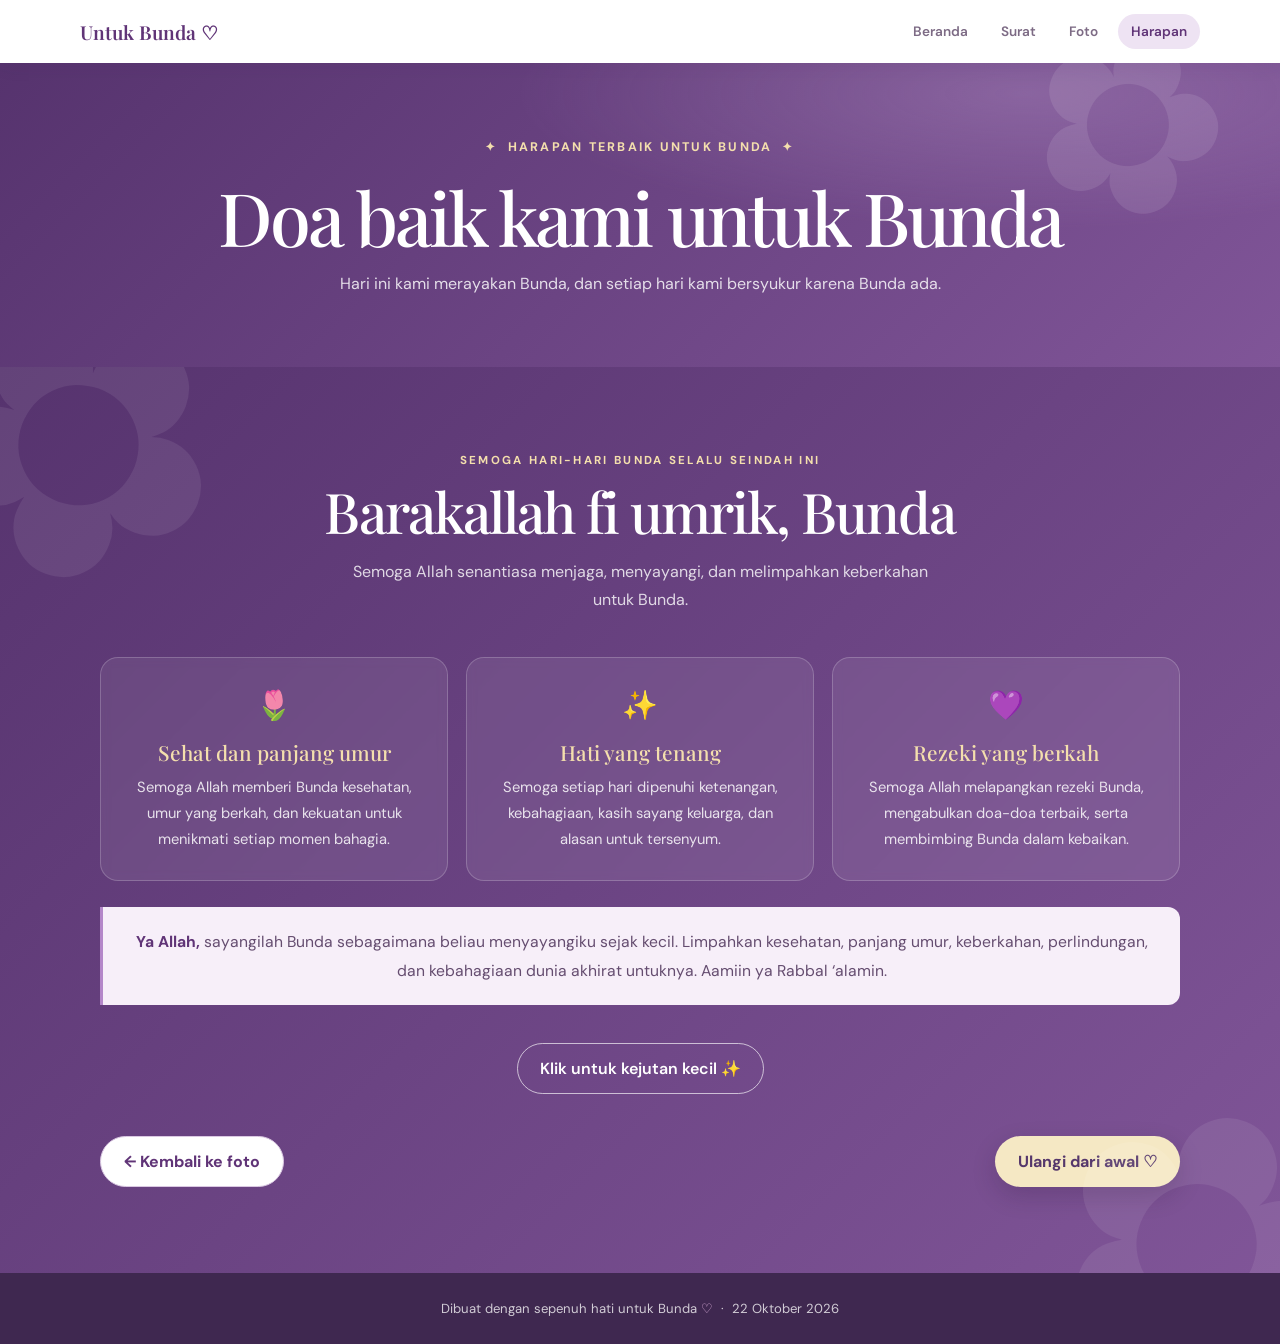
==== harapan.html @ 4b457cda "Create birthday website for Bunda Co-authored-by: Copilot <223556219+Copilot@users.noreply.github.co" ====
<!DOCTYPE html>
<html lang="id">
<head>
  <meta charset="UTF-8">
  <meta name="viewport" content="width=device-width, initial-scale=1">
  <meta name="theme-color" content="#603477">
  <title>Doa dan Harapan untuk Bunda 💜</title>
  <link rel="stylesheet" href="style.css">
  <script src="script.js" defer></script>
</head>
<body>
  <nav class="site-nav" aria-label="Navigasi utama">
    <a class="brand" href="index.html">Untuk Bunda ♡</a>
    <div class="nav-links">
      <a href="index.html">Beranda</a>
      <a href="surat.html">Surat</a>
      <a href="kenangan.html">Foto</a>
      <a href="harapan.html" aria-current="page">Harapan</a>
    </div>
  </nav>
  <main>
    <header class="page-banner">
      <span class="eyebrow">Harapan terbaik untuk Bunda</span>
      <h1>Doa baik kami untuk Bunda</h1>
      <p>Hari ini kami merayakan Bunda, dan setiap hari kami bersyukur karena Bunda ada.</p>
    </header>
    <section class="section wishes-section">
      <div class="section-inner">
        <div class="section-heading reveal">
          <span class="section-kicker">Semoga hari-hari Bunda selalu seindah ini</span>
          <h2>Barakallah fi umrik, Bunda</h2>
          <p>Semoga Allah senantiasa menjaga, menyayangi, dan melimpahkan keberkahan untuk Bunda.</p>
        </div>
        <div class="wish-cards reveal">
          <article class="wish-card"><span aria-hidden="true">🌷</span><h3>Sehat dan panjang umur</h3><p>Semoga Allah memberi Bunda kesehatan, umur yang berkah, dan kekuatan untuk menikmati setiap momen bahagia.</p></article>
          <article class="wish-card"><span aria-hidden="true">✨</span><h3>Hati yang tenang</h3><p>Semoga setiap hari dipenuhi ketenangan, kebahagiaan, kasih sayang keluarga, dan alasan untuk tersenyum.</p></article>
          <article class="wish-card"><span aria-hidden="true">💜</span><h3>Rezeki yang berkah</h3><p>Semoga Allah melapangkan rezeki Bunda, mengabulkan doa-doa terbaik, serta membimbing Bunda dalam kebaikan.</p></article>
        </div>
        <div class="dua-box reveal"><strong>Ya Allah,</strong> sayangilah Bunda sebagaimana beliau menyayangiku sejak kecil. Limpahkan kesehatan, panjang umur, keberkahan, perlindungan, dan kebahagiaan dunia akhirat untuknya. Aamiin ya Rabbal ‘alamin.</div>
        <div class="surprise-wrap">
          <button class="surprise-button" id="surpriseButton" type="button">Klik untuk kejutan kecil ✨</button>
          <p class="surprise-message" id="surpriseMessage" hidden>Maafin pipi ya bunda, pipi cuma bisa kasih hadiah sederhana ini buat bunda, semoga bunda suka sama hadiah kecil dari ayah, pipi dek rey dan dek kaka  ya nda, Bunda, pipi memang sekarang sudah mau jadi dewasa, tapi pipi akan selalu jadi anak yang paling beruntung karena punya Bunda. Ayah, pipi, dek rey, dek kaka sayang Bunda, lebih dari semua bunga di dunia ini. 💜</p>
        </div>
        <nav class="page-navigation" aria-label="Navigasi halaman">
          <a class="page-button back-button" href="kenangan.html">← Kembali ke foto</a>
          <a class="page-button" href="index.html">Ulangi dari awal ♡</a>
        </nav>
      </div>
    </section>
  </main>
  <footer>Dibuat dengan sepenuh hati untuk Bunda <span>♡</span> &nbsp;·&nbsp; 22 Oktober 2026</footer>
</body>
</html>
---- style.css ----
@import url("https://fonts.googleapis.com/css2?family=DM+Sans:wght@400;500;600;700&family=Playfair+Display:wght@400;500;600;700&display=swap");

:root {
  --plum: #603477;
  --purple: #80539b;
  --lavender: #c8a9d9;
  --lilac: #eee3f3;
  --pale: #fbf7fc;
  --ink: #392744;
  --muted: #7d6b85;
  --gold: #f4dfad;
  --serif: "Playfair Display", Georgia, serif;
  --sans: "DM Sans", Arial, sans-serif;
}

* { box-sizing: border-box; }
html { scroll-behavior: smooth; }
body {
  min-width: 320px;
  margin: 0;
  overflow-x: hidden;
  background: var(--pale);
  color: var(--ink);
  font-family: var(--sans);
}
button, a { font: inherit; }
a { color: inherit; }
button { cursor: pointer; }

.site-nav {
  position: relative;
  z-index: 5;
  display: flex;
  align-items: center;
  justify-content: space-between;
  gap: 20px;
  padding: 14px max(24px, calc((100% - 1120px) / 2));
  background: #fff;
  box-shadow: 0 3px 18px rgba(62, 37, 75, .07);
}
.brand {
  color: var(--plum);
  font-family: var(--serif);
  font-size: 1.2rem;
  font-weight: 600;
  text-decoration: none;
  white-space: nowrap;
}
.nav-links { display: flex; flex-wrap: wrap; justify-content: flex-end; gap: 7px; }
.nav-links a {
  padding: 9px 13px;
  border-radius: 99px;
  color: var(--muted);
  font-size: .85rem;
  font-weight: 600;
  text-decoration: none;
  transition: background .2s, color .2s;
}
.nav-links a:hover, .nav-links a[aria-current="page"] { background: var(--lilac); color: var(--plum); }

.hero {
  min-height: min(850px, calc(100svh - 64px));
  min-height: max(690px, min(850px, calc(100svh - 64px)));
  position: relative;
  display: grid;
  place-items: center;
  overflow: hidden;
  isolation: isolate;
  background:
    radial-gradient(ellipse at 50% 28%, rgba(197, 158, 218, .38), transparent 37%),
    linear-gradient(145deg, #4c2d62, #754991 48%, #9b72ad);
  color: white;
  text-align: center;
}
.hero::before {
  content: "";
  position: absolute;
  z-index: -1;
  inset: 0;
  opacity: .23;
  background-image: url("data:image/svg+xml,%3Csvg width='180' height='180' viewBox='0 0 180 180' xmlns='http://www.w3.org/2000/svg'%3E%3Cg fill='none' stroke='%23fff' stroke-opacity='.45' stroke-width='1'%3E%3Cpath d='M90 90C55 70 76 42 90 66c14-24 35 4 0 24Zm0 0c20-35 48-14 24 0 24 14-4 35-24 0Zm0 0c35 20 14 48 0 24-14 24-35-4 0-24Zm0 0c-20 35-48 14-24 0-24-14 4-35 24 0Z'/%3E%3Ccircle cx='90' cy='90' r='4'/%3E%3C/g%3E%3C/svg%3E");
  background-size: 180px;
  pointer-events: none;
}
.hero::after {
  content: "";
  position: absolute;
  z-index: -1;
  inset: 0;
  background: linear-gradient(180deg, transparent 70%, rgba(51, 28, 66, .25));
}
.hero-content { width: min(900px, 92%); padding: 50px 24px 75px; position: relative; z-index: 2; animation: rise .8s ease both; }
.eyebrow {
  display: inline-flex;
  align-items: center;
  gap: 10px;
  margin-bottom: 20px;
  color: var(--gold);
  font-size: .78rem;
  font-weight: 700;
  letter-spacing: .18em;
  text-transform: uppercase;
}
.eyebrow::before, .eyebrow::after { content: "✦"; }
h1, h2, h3, p { margin-top: 0; }
.hero h1 {
  margin: 0 0 18px;
  font-family: var(--serif);
  font-size: clamp(3.2rem, 9vw, 7.5rem);
  font-weight: 500;
  letter-spacing: -.05em;
  line-height: 1;
  text-shadow: 0 8px 32px rgba(40, 17, 55, .2);
}
.hero h1 span { display: block; margin-bottom: 12px; color: var(--gold); font-size: .43em; letter-spacing: .01em; }
.hero-subtitle { max-width: 610px; margin: 22px auto 28px; color: rgba(255,255,255,.88); font-size: clamp(1rem, 2vw, 1.2rem); line-height: 1.8; }
.arabic-greeting { margin-bottom: 13px; color: #fff0c5; font-family: var(--serif); font-size: clamp(1.2rem, 3vw, 1.65rem); letter-spacing: .02em; }
.age-badge {
  width: 91px;
  height: 91px;
  display: grid;
  place-content: center;
  margin: 0 auto 23px;
  border: 1px solid rgba(255,255,255,.65);
  border-radius: 50%;
  background: rgba(255,255,255,.09);
  box-shadow: 0 0 0 7px rgba(255,255,255,.06), 0 0 40px rgba(240,213,255,.18);
}
.age-badge strong { font-family: var(--serif); font-size: 2.15rem; font-weight: 500; line-height: 1; }
.age-badge small { margin-top: 4px; font-size: .63rem; letter-spacing: .13em; text-transform: uppercase; }
.hero-date { color: rgba(255,255,255,.78); font-size: .82rem; letter-spacing: .13em; }
.primary-button, .page-button {
  display: inline-flex;
  align-items: center;
  justify-content: center;
  gap: 9px;
  padding: 14px 23px;
  border: 0;
  border-radius: 99px;
  background: #f5e8c4;
  color: #55376b;
  font-weight: 700;
  text-decoration: none;
  box-shadow: 0 9px 25px rgba(36, 15, 47, .18);
  transition: transform .2s, box-shadow .2s;
}
.primary-button:hover, .page-button:hover { transform: translateY(-3px); box-shadow: 0 14px 30px rgba(36, 15, 47, .24); }
.flower {
  position: absolute;
  z-index: 1;
  width: clamp(110px, 19vw, 250px);
  opacity: .9;
  filter: drop-shadow(0 12px 20px rgba(36,14,49,.16));
  pointer-events: none;
}
.flower-left { left: -3%; bottom: -2%; transform: rotate(-19deg); }
.flower-right { right: -2%; top: 3%; transform: rotate(22deg) scale(.82); }
.flower-small { width: clamp(65px, 10vw, 130px); right: 13%; bottom: 5%; transform: rotate(15deg); opacity: .65; }
.petal { position: absolute; z-index: 2; top: -25px; color: #f3d9ed; opacity: .65; pointer-events: none; animation: fall linear infinite; }

.page-banner {
  position: relative;
  overflow: hidden;
  padding: 72px 22px 68px;
  background:
    radial-gradient(ellipse at 80% 10%, rgba(213, 184, 228, .24), transparent 35%),
    linear-gradient(135deg, #56336e, #805598);
  color: white;
  text-align: center;
}
.page-banner::after { content: "✿"; position: absolute; top: -60px; right: 4%; color: rgba(255,255,255,.1); font-size: 15rem; line-height: 1; transform: rotate(20deg); }
.page-banner .eyebrow { position: relative; z-index: 1; }
.page-banner h1 { position: relative; z-index: 1; margin-bottom: 13px; color: white; font-family: var(--serif); font-size: clamp(2.5rem, 6vw, 4.6rem); font-weight: 500; letter-spacing: -.04em; line-height: 1.12; }
.page-banner p { position: relative; z-index: 1; max-width: 610px; margin: auto; color: rgba(255,255,255,.82); line-height: 1.8; }
.section { padding: 86px 24px; }
.section-inner { width: min(1080px, 100%); margin: auto; }
.section-heading { margin-bottom: 42px; text-align: center; }
.section-kicker { display: block; margin-bottom: 11px; color: var(--purple); font-size: .72rem; font-weight: 700; letter-spacing: .2em; text-transform: uppercase; }
.section-heading h2 { margin-bottom: 14px; color: var(--plum); font-family: var(--serif); font-size: clamp(2.1rem, 5vw, 3.5rem); font-weight: 500; letter-spacing: -.035em; line-height: 1.15; }
.section-heading p { max-width: 590px; margin: auto; color: var(--muted); line-height: 1.8; }
.letter-section { background: linear-gradient(180deg, #fbf7fc, #f4ebf7); }
.letter-card {
  max-width: 800px;
  position: relative;
  margin: auto;
  padding: clamp(30px, 6vw, 68px);
  border: 1px solid rgba(129, 83, 155, .16);
  border-radius: 8px 8px 62px 8px;
  background: rgba(255,255,255,.82);
  box-shadow: 0 24px 70px rgba(86, 48, 107, .09);
}
.letter-card::before { content: "❝"; position: absolute; top: 7px; left: 24px; color: #e9d8ef; font-family: var(--serif); font-size: 7rem; line-height: 1; }
.letter-card p { position: relative; margin-bottom: 18px; color: #64536d; font-family: var(--serif); font-size: clamp(1.05rem, 2vw, 1.22rem); line-height: 1.95; }
.letter-card .salutation { color: var(--plum); font-size: 1.4rem; font-weight: 600; }
.signature { margin-top: 28px; color: var(--purple); font-family: var(--serif); font-size: 1.5rem; font-style: italic; }
.dua-box { margin-top: 26px; padding: 20px 22px; border-left: 3px solid #b487c9; border-radius: 0 12px 12px 0; background: #f7eff9; color: #654d70; font-family: var(--sans); font-size: .98rem; line-height: 1.85; }
.dua-box strong { color: var(--plum); }
.heart-line { margin-top: 24px; color: #b47abd; letter-spacing: .5em; text-align: center; }
.gallery-section { background: #fff; }
.gallery-grid { display: grid; grid-template-columns: repeat(3, minmax(0, 1fr)); gap: 20px; }
.photo-card { min-width: 0; min-height: 320px; position: relative; overflow: hidden; margin: 0; border: 1px solid #eaddec; border-radius: 18px; background: #eee2f2; box-shadow: 0 10px 28px rgba(74, 41, 91, .09); }
.photo-card img { width: 100%; height: 100%; min-height: 320px; position: absolute; inset: 0; object-fit: cover; transition: transform .45s; }
.photo-card:hover img { transform: scale(1.045); }
.photo-caption { position: absolute; right: 0; bottom: 0; left: 0; padding: 45px 17px 16px; background: linear-gradient(transparent, rgba(38, 20, 47, .76)); color: #fff; font-family: var(--serif); font-size: 1.08rem; }
.memory-note { margin: 21px 0 0; color: var(--muted); font-size: .85rem; text-align: center; }
.wishes-section { position: relative; overflow: clip; background: linear-gradient(135deg, #56336e, #805598); color: white; text-align: center; }
.wishes-section::before, .wishes-section::after { content: "✿"; position: absolute; color: rgba(255,255,255,.08); font-size: 22rem; line-height: 1; pointer-events: none; }
.wishes-section::before { top: -100px; left: -70px; transform: rotate(-25deg); }
.wishes-section::after { right: -65px; bottom: -145px; transform: rotate(22deg); }
.wishes-section .section-kicker { color: var(--gold); }
.wishes-section .section-heading h2 { color: white; }
.wishes-section .section-heading p { color: rgba(255,255,255,.8); }
.wish-cards { display: grid; grid-template-columns: repeat(3, minmax(0, 1fr)); gap: 18px; position: relative; z-index: 1; }
.wish-card { padding: 28px 22px; border: 1px solid rgba(255,255,255,.2); border-radius: 18px; background: rgba(255,255,255,.08); backdrop-filter: blur(5px); }
.wish-card span { display: block; margin-bottom: 14px; font-size: 1.8rem; }
.wish-card h3 { margin: 0 0 9px; color: var(--gold); font-family: var(--serif); font-size: 1.3rem; font-weight: 500; }
.wish-card p { margin: 0; color: rgba(255,255,255,.84); font-size: .92rem; line-height: 1.75; }
.surprise-wrap { margin-top: 38px; position: relative; z-index: 1; }
.surprise-button { padding: 14px 22px; border: 1px solid rgba(255,255,255,.65); border-radius: 99px; background: transparent; color: white; font-weight: 600; transition: background .2s, color .2s; }
.surprise-button:hover { background: white; color: var(--plum); }
.surprise-message { max-width: 630px; margin: 23px auto 0; color: #fff2cb; font-family: var(--serif); font-size: clamp(1.2rem, 3vw, 1.65rem); line-height: 1.65; }
.surprise-message[hidden] { display: none; }
.page-navigation { display: flex; flex-wrap: wrap; justify-content: space-between; gap: 14px; margin-top: 42px; }
.page-navigation .page-button { min-width: 155px; }
.page-navigation .back-button { border: 1px solid #dac8e2; background: white; color: var(--plum); box-shadow: none; }
footer { padding: 27px 20px; background: #3f2850; color: rgba(255,255,255,.76); font-size: .82rem; text-align: center; }
footer span { color: #e7b7e4; }
.reveal { opacity: 0; transform: translateY(18px); transition: opacity .65s ease, transform .65s ease; }
.reveal.visible { opacity: 1; transform: translateY(0); }
.confetti { width: 9px; height: 14px; position: fixed; z-index: 20; top: -20px; border-radius: 2px; pointer-events: none; animation: confetti-fall 3.3s linear forwards; }
@keyframes rise { from { opacity: 0; transform: translateY(18px); } to { opacity: 1; transform: translateY(0); } }
@keyframes fall { to { transform: translate3d(90px, 110vh, 0) rotate(520deg); } }
@keyframes confetti-fall { to { transform: translate3d(var(--drift), 110vh, 0) rotate(720deg); opacity: .7; } }

@media (max-width: 760px) {
  .site-nav { align-items: flex-start; flex-direction: column; gap: 8px; padding: 13px 18px; }
  .nav-links { width: 100%; justify-content: flex-start; gap: 2px; }
  .nav-links a { padding: 8px 11px; font-size: .82rem; }
  .hero { min-height: 700px; }
  .flower-left { left: -35px; bottom: 0; }
  .flower-right { right: -40px; top: 7%; }
  .flower-small { right: 8%; bottom: 5%; }
  .section { padding: 70px 20px; }
  .gallery-grid { grid-template-columns: repeat(2, minmax(0, 1fr)); gap: 14px; }
  .photo-card, .photo-card img { min-height: 260px; }
  .wish-cards { grid-template-columns: 1fr; max-width: 480px; margin: auto; }
}
@media (max-width: 460px) {
  .hero { min-height: 680px; }
  .hero-content { padding-inline: 15px; }
  .hero-subtitle { max-width: 340px; }
  .age-badge { width: 82px; height: 82px; }
  .page-banner { padding: 61px 19px 54px; }
  .gallery-grid { gap: 10px; }
  .photo-card, .photo-card img { min-height: 205px; }
  .photo-caption { padding: 36px 11px 12px; font-size: .96rem; }
  .letter-card { border-bottom-right-radius: 42px; }
  .page-navigation { flex-direction: column-reverse; }
  .page-navigation .page-button { width: 100%; }
}
@media (prefers-reduced-motion: reduce) {
  *, *::before, *::after { scroll-behavior: auto !important; animation-duration: .01ms !important; animation-iteration-count: 1 !important; transition-duration: .01ms !important; }
}
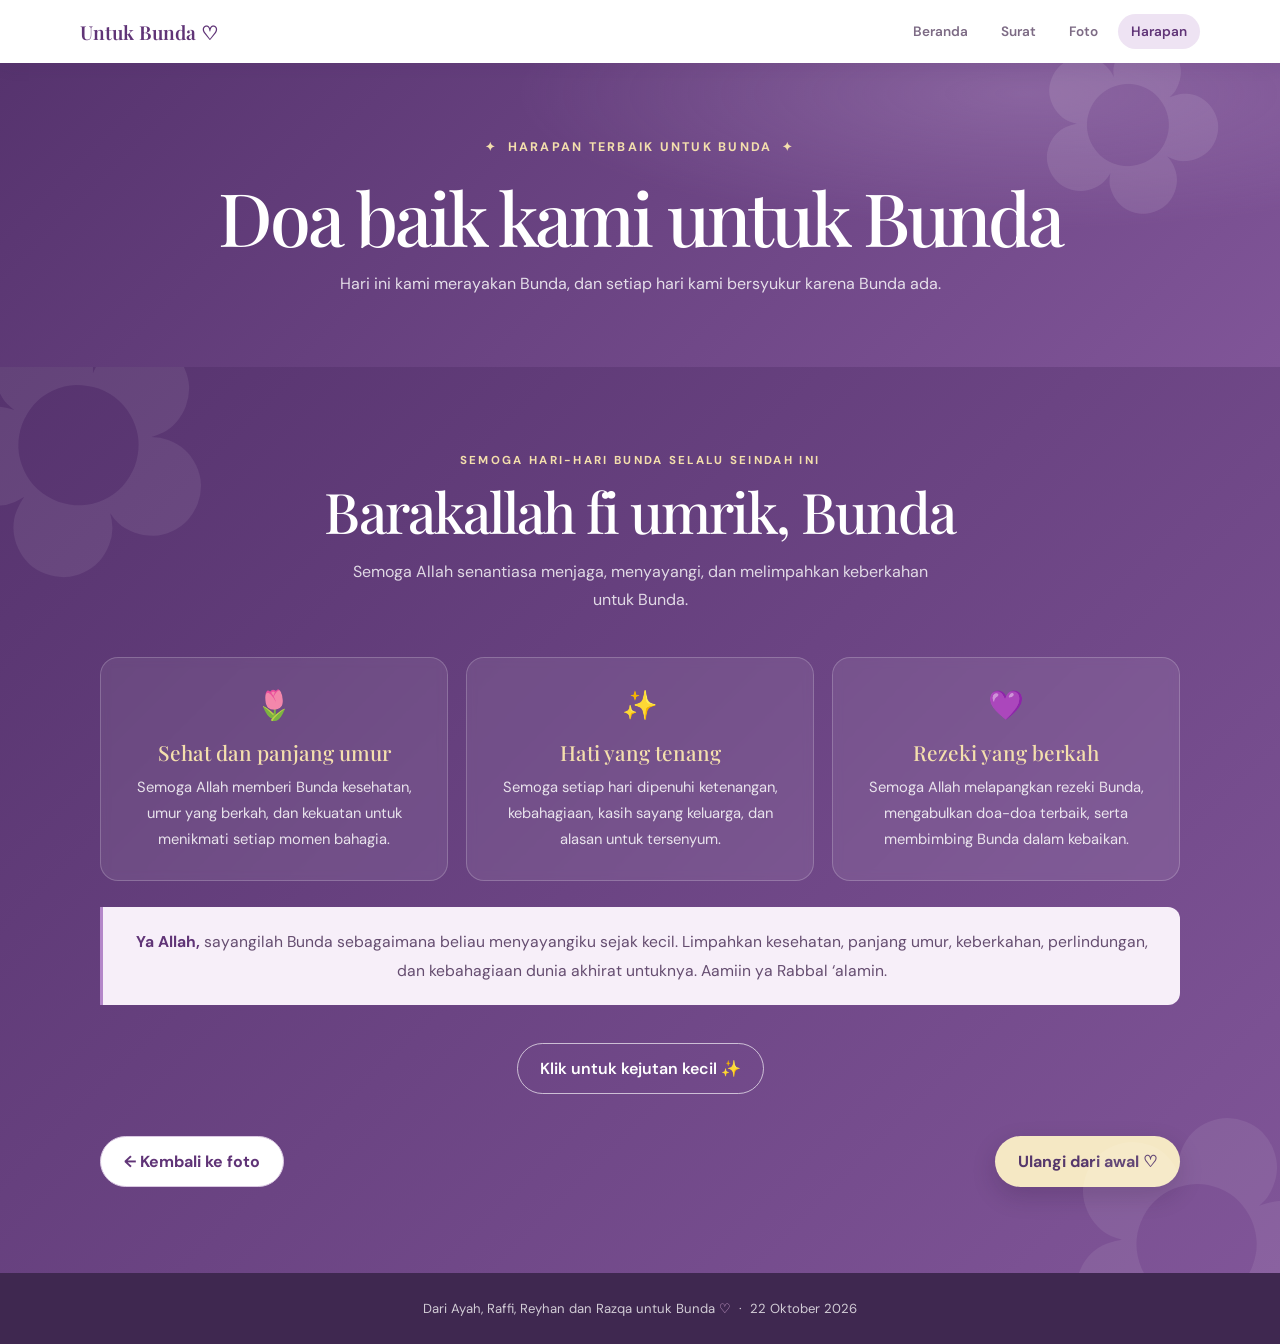
==== commit c5b22a45: "perubahan kecil Co-authored-by: Copilot <223556219+Copilot@users.noreply.github.com>" ====
--- a/harapan.html
+++ b/harapan.html
@@ -48,6 +48,6 @@
       </div>
     </section>
   </main>
-  <footer>Dibuat dengan sepenuh hati untuk Bunda <span>♡</span> &nbsp;·&nbsp; 22 Oktober 2026</footer>
+  <footer>Dari  Ayah, Raffi, Reyhan dan Razqa untuk Bunda <span>♡</span> &nbsp;·&nbsp; 22 Oktober 2026</footer>
 </body>
 </html>
